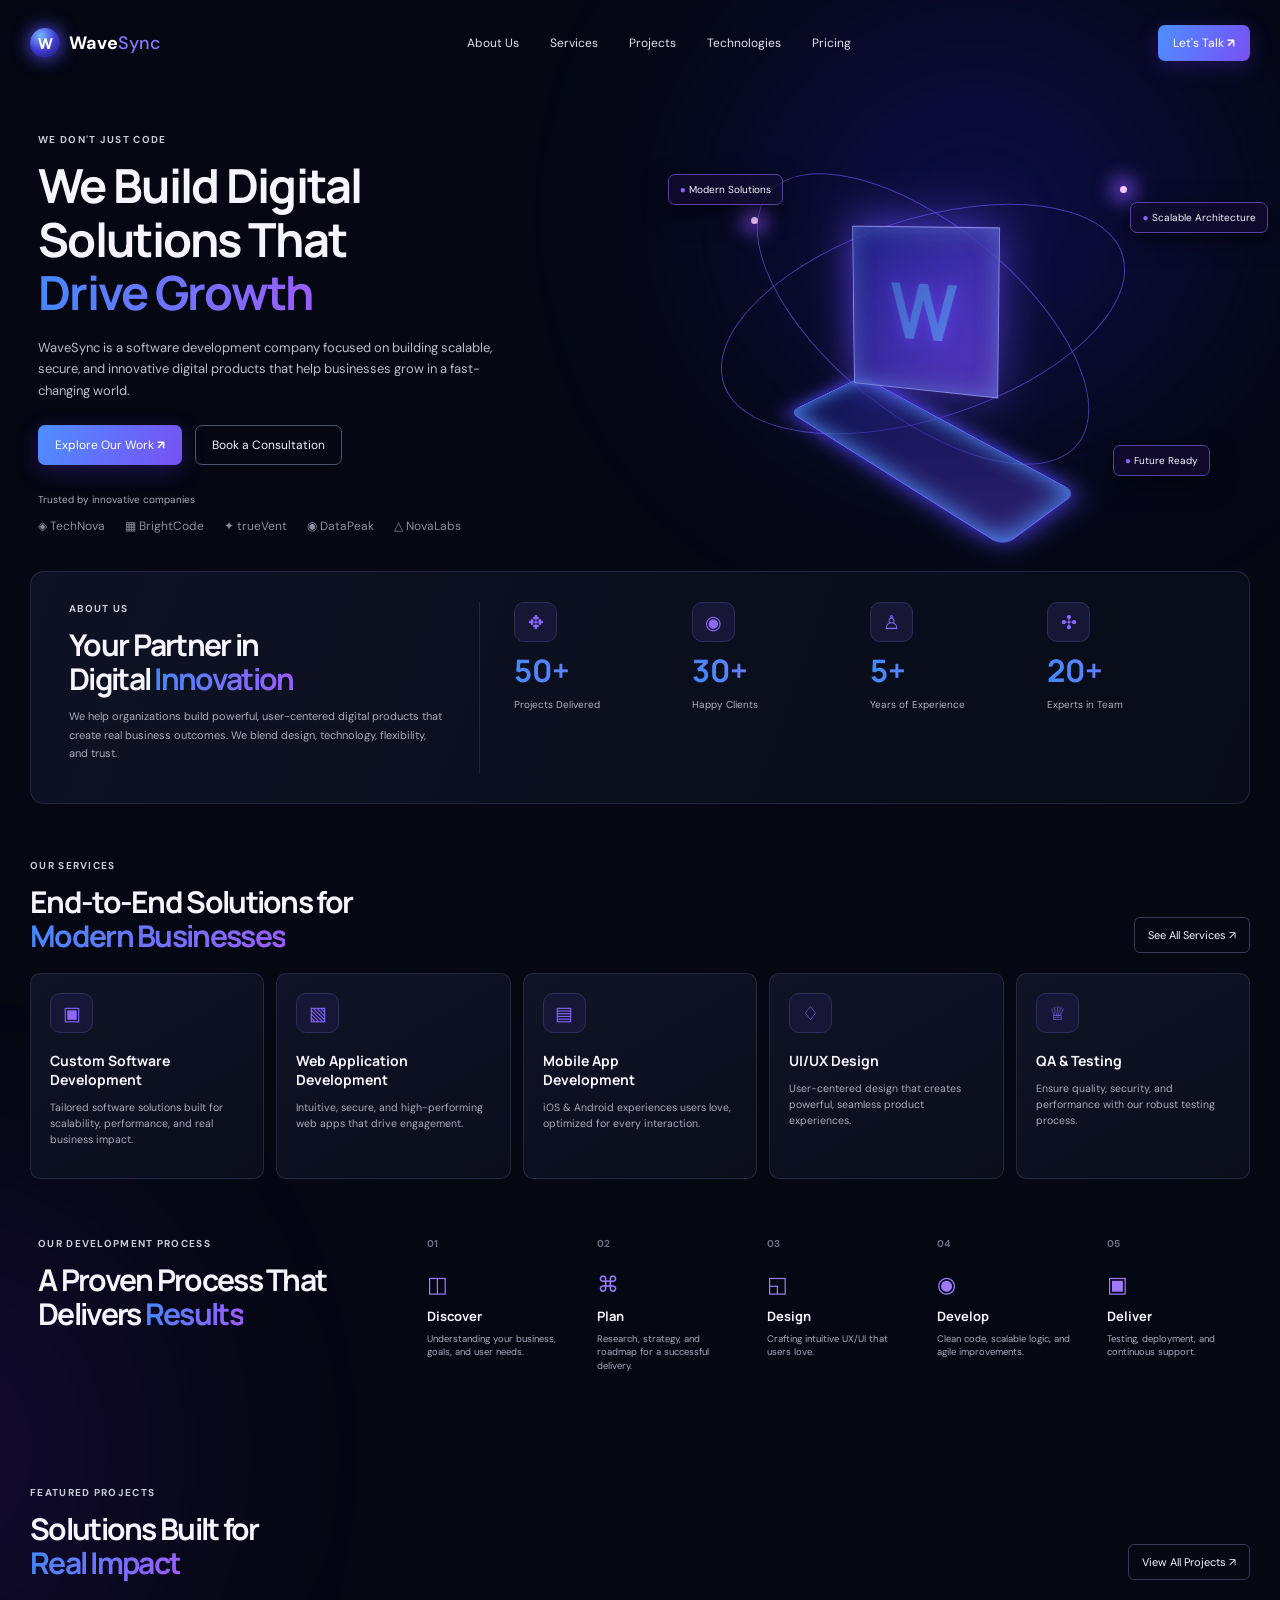
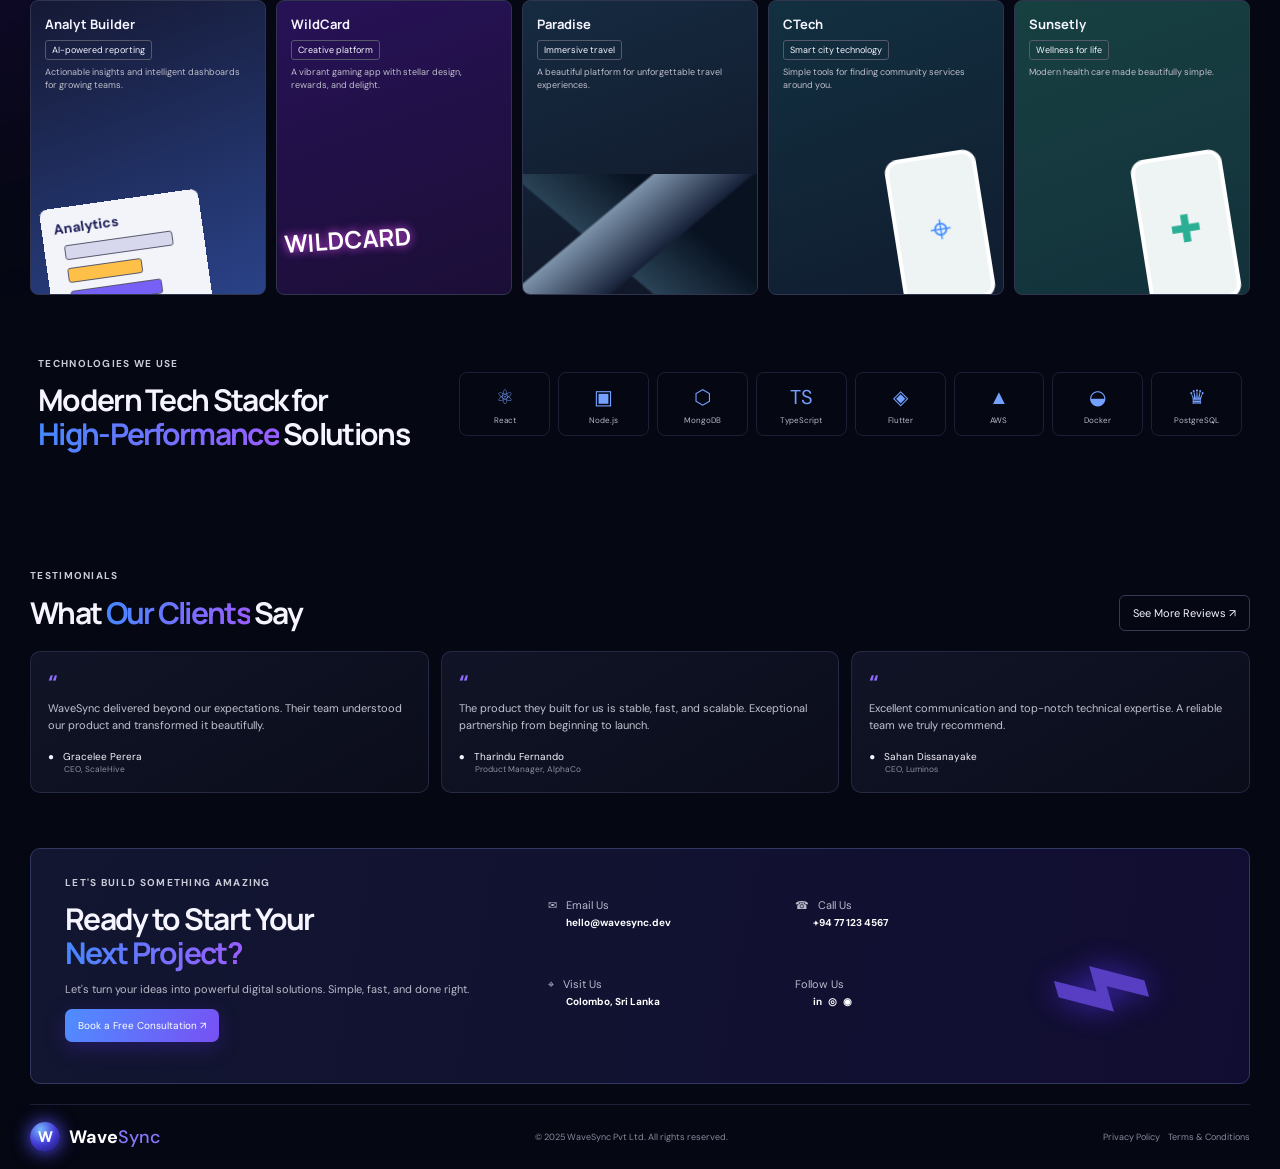
==== index.html @ c1e36a17 "Add files via upload" ====
<!doctype html>
<html lang="en">
  <head>
    <meta charset="UTF-8" />
    <meta name="viewport" content="width=device-width, initial-scale=1.0" />
    <title>WaveSync — Digital Product Studio</title>
    <link rel="preconnect" href="https://fonts.googleapis.com" />
    <link rel="preconnect" href="https://fonts.gstatic.com" crossorigin />
    <link href="https://fonts.googleapis.com/css2?family=DM+Sans:wght@400;500;600;700&family=Manrope:wght@500;600;700;800&display=swap" rel="stylesheet" />
    <link rel="stylesheet" href="styles.css" />
  </head>
  <body>
    <div class="page-glow glow-one"></div><div class="page-glow glow-two"></div>
    <header class="nav wrap">
      <a class="brand" href="#top"><span class="brand-mark">W</span><span>Wave<span>Sync</span></span></a>
      <nav><a href="#about">About Us</a><a href="#services">Services</a><a href="#projects">Projects</a><a href="#tech">Technologies</a><a href="#pricing">Pricing</a></nav>
      <a class="small-button" href="#contact">Let's Talk <b>↗</b></a>
      <button class="menu" aria-label="Open navigation">☰</button>
    </header>

    <main id="top">
      <section class="hero wrap">
        <div class="hero-copy">
          <p class="eyebrow">WE DON'T JUST CODE</p>
          <h1>We Build Digital<br>Solutions That<br><em>Drive Growth</em></h1>
          <p class="lead">WaveSync is a software development company focused on building scalable, secure, and innovative digital products that help businesses grow in a fast-changing world.</p>
          <div class="actions"><a class="primary-button" href="#projects">Explore Our Work <b>↗</b></a><a class="secondary-button" href="#contact">Book a Consultation</a></div>
          <p class="trusted">Trusted by innovative companies</p>
          <div class="logos"><span>◈ TechNova</span><span>▦ BrightCode</span><span>✦ trueVent</span><span>◉ DataPeak</span><span>△ NovaLabs</span></div>
        </div>
        <div class="hero-art" aria-label="Decorative 3D WaveSync cube">
          <i class="orbit orbit-a"></i><i class="orbit orbit-b"></i><i class="spark spark-a"></i><i class="spark spark-b"></i>
          <span class="tag tag-a">● Modern Solutions</span><span class="tag tag-b">● Scalable Architecture</span><span class="tag tag-c">● Future Ready</span>
          <div class="platform"></div><div class="cube"><div class="cube-face front">W</div><div class="cube-face back"></div><div class="cube-face right"></div><div class="cube-face top"></div></div>
        </div>
      </section>

      <section class="about-card wrap" id="about">
        <div class="about-copy"><p class="eyebrow">ABOUT US</p><h2>Your Partner in<br>Digital <em>Innovation</em></h2><p>We help organizations build powerful, user-centered digital products that create real business outcomes. We blend design, technology, flexibility, and trust.</p></div>
        <div class="metrics"><div><span class="metric-icon">✥</span><strong>50+</strong><small>Projects Delivered</small></div><div><span class="metric-icon">◉</span><strong>30+</strong><small>Happy Clients</small></div><div><span class="metric-icon">♙</span><strong>5+</strong><small>Years of Experience</small></div><div><span class="metric-icon">✣</span><strong>20+</strong><small>Experts in Team</small></div></div>
      </section>

      <section class="section wrap" id="services"><p class="eyebrow">OUR SERVICES</p><div class="section-title"><h2>End-to-End Solutions for<br><em>Modern Businesses</em></h2><a href="#contact">See All Services ↗</a></div><div class="services-grid">
        <article><i>▣</i><h3>Custom Software<br>Development</h3><p>Tailored software solutions built for scalability, performance, and real business impact.</p></article><article><i>▧</i><h3>Web Application<br>Development</h3><p>Intuitive, secure, and high-performing web apps that drive engagement.</p></article><article><i>▤</i><h3>Mobile App<br>Development</h3><p>iOS & Android experiences users love, optimized for every interaction.</p></article><article><i>♢</i><h3>UI/UX Design</h3><p>User-centered design that creates powerful, seamless product experiences.</p></article><article><i>♕</i><h3>QA & Testing</h3><p>Ensure quality, security, and performance with our robust testing process.</p></article>
      </div></section>

      <section class="process wrap"><div><p class="eyebrow">OUR DEVELOPMENT PROCESS</p><h2>A Proven Process That<br>Delivers <em>Results</em></h2></div><div class="steps"><div><b>01</b><i>◫</i><h4>Discover</h4><p>Understanding your business, goals, and user needs.</p></div><div><b>02</b><i>⌘</i><h4>Plan</h4><p>Research, strategy, and roadmap for a successful delivery.</p></div><div><b>03</b><i>◱</i><h4>Design</h4><p>Crafting intuitive UX/UI that users love.</p></div><div><b>04</b><i>◉</i><h4>Develop</h4><p>Clean code, scalable logic, and agile improvements.</p></div><div><b>05</b><i>▣</i><h4>Deliver</h4><p>Testing, deployment, and continuous support.</p></div></div></section>

      <section class="section wrap" id="projects"><p class="eyebrow">FEATURED PROJECTS</p><div class="section-title"><h2>Solutions Built for<br><em>Real Impact</em></h2><a href="#contact">View All Projects ↗</a></div><div class="projects-grid">
        <article class="project analytics"><div><h3>Analyt Builder</h3><span>AI-powered reporting</span><p>Actionable insights and intelligent dashboards for growing teams.</p></div><div class="screen chart"><b>Analytics</b><span></span><span></span><span></span></div></article>
        <article class="project wild"><div><h3>WildCard</h3><span>Creative platform</span><p>A vibrant gaming app with stellar design, rewards, and delight.</p></div><div class="wildcard-word">WILDCARD</div></article>
        <article class="project paradise"><div><h3>Paradise</h3><span>Immersive travel</span><p>A beautiful platform for unforgettable travel experiences.</p></div><div class="mountains"></div></article>
        <article class="project cte"><div><h3>CTech</h3><span>Smart city technology</span><p>Simple tools for finding community services around you.</p></div><div class="phone-map">⌖</div></article>
        <article class="project health"><div><h3>Sunsetly</h3><span>Wellness for life</span><p>Modern health care made beautifully simple.</p></div><div class="phone-health">✚</div></article>
      </div></section>

      <section class="tech wrap" id="tech"><div><p class="eyebrow">TECHNOLOGIES WE USE</p><h2>Modern Tech Stack for<br><em>High-Performance</em> Solutions</h2></div><div class="tech-list"><span>⚛<small>React</small></span><span>▣<small>Node.js</small></span><span>⬡<small>MongoDB</small></span><span>TS<small>TypeScript</small></span><span>◈<small>Flutter</small></span><span>▲<small>AWS</small></span><span>◒<small>Docker</small></span><span>♛<small>PostgreSQL</small></span></div></section>

      <section class="section wrap testimonials"><p class="eyebrow">TESTIMONIALS</p><div class="section-title"><h2>What <em>Our Clients</em> Say</h2><a href="#contact">See More Reviews ↗</a></div><div class="testimonials-grid"><article><b>“</b><p>WaveSync delivered beyond our expectations. Their team understood our product and transformed it beautifully.</p><span>● &nbsp; Gracelee Perera <small>CEO, ScaleHive</small></span></article><article><b>“</b><p>The product they built for us is stable, fast, and scalable. Exceptional partnership from beginning to launch.</p><span>● &nbsp; Tharindu Fernando <small>Product Manager, AlphaCo</small></span></article><article><b>“</b><p>Excellent communication and top-notch technical expertise. A reliable team we truly recommend.</p><span>● &nbsp; Sahan Dissanayake <small>CEO, Luminos</small></span></article></div></section>

      <section class="contact wrap" id="contact"><div><p class="eyebrow">LET'S BUILD SOMETHING AMAZING</p><h2>Ready to Start Your<br><em>Next Project?</em></h2><p>Let's turn your ideas into powerful digital solutions. Simple, fast, and done right.</p><a class="primary-button" href="mailto:hello@wavesync.dev">Book a Free Consultation ↗</a></div><div class="contact-info"><p>✉ &nbsp; Email Us<br><strong>hello@wavesync.dev</strong></p><p>☎ &nbsp; Call Us<br><strong>+94 77 123 4567</strong></p><p>⌖ &nbsp; Visit Us<br><strong>Colombo, Sri Lanka</strong></p><p>Follow Us<br><strong>in &nbsp; ◎ &nbsp; ◉</strong></p></div><div class="contact-wave">⌁</div></section>
    </main>
    <footer class="wrap"><a class="brand" href="#top"><span class="brand-mark">W</span><span>Wave<span>Sync</span></span></a><span>© 2025 WaveSync Pvt Ltd. All rights reserved.</span><span>Privacy Policy &nbsp;&nbsp; Terms & Conditions</span></footer>
  </body>
</html>
---- styles.css ----
:root{--bg:#050713;--panel:#0b0e20;--line:rgba(147,154,224,.17);--muted:#9ca0b4;--white:#f6f5ff;--purple:#765bff;--blue:#3f76ff}*{box-sizing:border-box}html{scroll-behavior:smooth}body{margin:0;background:var(--bg);color:var(--white);font-family:'DM Sans',sans-serif;font-size:14px;overflow-x:hidden}.wrap{max-width:1220px;margin:auto;width:calc(100% - 48px);position:relative}.page-glow{position:absolute;filter:blur(110px);pointer-events:none;border-radius:50%;opacity:.28}.glow-one{width:480px;height:430px;background:#1a20bb;top:0;right:5%}.glow-two{width:400px;height:500px;background:#361278;top:1200px;left:-250px}.nav{height:86px;display:flex;align-items:center;justify-content:space-between;z-index:5}.brand{display:flex;align-items:center;gap:9px;color:#fff;text-decoration:none;font-weight:700;font-size:18px}.brand>span:last-child span{color:#8877ff;font-weight:500}.brand-mark{display:grid;place-items:center;width:30px;height:30px;border-radius:50%;background:radial-gradient(circle at 35% 25%,#75b9ff,#443bd6 50%,#131356);box-shadow:0 0 18px #5a52fc;font-family:Manrope;font-size:15px;font-weight:800}.nav nav{display:flex;gap:31px}.nav nav a{font-size:12px;text-decoration:none;color:#e4e3f0}.small-button,.primary-button{background:linear-gradient(115deg,#4e8eff,#7850f4);color:white;text-decoration:none;border-radius:7px;padding:12px 17px;font-size:12px;box-shadow:0 6px 20px #4022aa66}.small-button{padding:10px 15px}.menu{display:none;background:none;border:0;color:white;font-size:22px}.hero{min-height:470px;padding:47px 8px 25px;display:grid;grid-template-columns:47% 53%;align-items:center}.eyebrow{font-size:10px;font-weight:700;letter-spacing:1.3px;margin:0 0 13px;color:#cacbd9}.hero h1,h2{font-family:Manrope,sans-serif;margin:0;letter-spacing:-1.7px;line-height:1.14;font-weight:700}.hero h1{font-size:47px}.hero em,h2 em{font-style:normal;background:linear-gradient(100deg,#4389ff,#9c5cff);color:transparent;background-clip:text}.lead{max-width:480px;line-height:1.65;color:#bbbccc;font-size:13px;margin:17px 0}.actions{display:flex;gap:13px;margin:24px 0}.secondary-button{border:1px solid #4d526d;border-radius:7px;padding:11px 16px;color:#f3f1ff;text-decoration:none;font-size:12px}.trusted{font-size:10px;color:#aaaabb;margin:28px 0 12px}.logos{display:flex;align-items:center;gap:20px;color:#8c8e9e;font-size:12px;white-space:nowrap}.hero-art{height:400px;position:relative;perspective:900px}.platform{position:absolute;width:300px;height:105px;left:50%;top:263px;transform:translateX(-50%) rotateX(62deg) rotateZ(45deg);border:1px solid #6c67ff;background:linear-gradient(135deg,#0c1662aa,#5035b888);box-shadow:0 0 28px #4f47ff, inset 0 0 30px #5295ff;border-radius:12px}.cube{position:absolute;width:165px;height:165px;left:50%;top:93px;transform:translateX(-50%) rotateX(-8deg) rotateY(-28deg);transform-style:preserve-3d;filter:drop-shadow(0 0 24px #6745ff)}.cube-face{position:absolute;width:165px;height:165px;border:1px solid #a2aeff99;background:linear-gradient(130deg,#191f7a99,#7d46f044);box-shadow:inset 0 0 26px #77a6ff55}.front{transform:translateZ(82px);display:grid;place-items:center;font:bold 78px Manrope;color:#5ba5ff;text-shadow:0 0 15px #6f4dff}.back{transform:translateZ(-82px)}.right{transform:rotateY(90deg) translateZ(82px)}.top{transform:rotateX(90deg) translateZ(82px)}.orbit{position:absolute;width:420px;height:200px;border:1px solid #765bff99;border-radius:50%;left:50%;top:85px;transform:translateX(-50%) rotate(-18deg)}.orbit-b{transform:translateX(-50%) rotate(39deg) scale(.95)}.spark{position:absolute;width:7px;height:7px;background:#f7c7ff;border-radius:50%;box-shadow:0 0 20px 7px #8650ff}.spark-a{top:83px;left:23%}.spark-b{top:52px;right:18%}.tag{position:absolute;padding:8px 11px;background:#120c30cc;border:1px solid #57439d;border-radius:7px;font-size:10px;box-shadow:0 8px 25px #0008}.tag-a{top:40px;left:10%}.tag-b{top:68px;right:-4%}.tag-c{bottom:58px;right:5%}.tag::first-letter{color:#8b64ff}.about-card{background:linear-gradient(110deg,#101426dd,#0a0d1acc);border:1px solid var(--line);border-radius:14px;padding:30px 38px;display:grid;grid-template-columns:36% 64%;margin-top:12px}.about-copy{padding-right:35px;border-right:1px solid var(--line)}h2{font-size:30px}.about-copy p:last-child{color:#a8aabc;font-size:11px;line-height:1.65}.metrics{display:grid;grid-template-columns:repeat(4,1fr);padding-left:34px;gap:14px}.metrics div{display:flex;flex-direction:column;gap:7px}.metric-icon,.services-grid i{font-style:normal;color:#8a69ff;background:#181637;border:1px solid #2e2c59;width:43px;height:40px;display:grid;place-items:center;border-radius:10px;font-size:19px}.metrics strong{font:700 31px Manrope;background:linear-gradient(90deg,#4389ff,#a16bff);background-clip:text;color:transparent}.metrics small{font-size:10px;color:#b2b1be}.section{padding-top:55px}.section-title{display:flex;justify-content:space-between;align-items:end;margin-bottom:20px}.section-title a{color:#f6f5ff;border:1px solid #383a55;text-decoration:none;padding:10px 13px;border-radius:6px;font-size:11px}.services-grid{display:grid;grid-template-columns:repeat(5,1fr);gap:12px}.services-grid article,.testimonials-grid article{background:linear-gradient(150deg,#101426,#0b0d1b);border:1px solid var(--line);border-radius:10px;padding:19px;min-height:190px}.services-grid h3{font:700 14px Manrope;margin:18px 0 10px}.services-grid p{font-size:10.5px;line-height:1.55;color:#aaaabd}.process{padding:58px 8px;display:grid;grid-template-columns:30% 70%;gap:18px}.steps{display:grid;grid-template-columns:repeat(5,1fr);gap:7px}.steps div{position:relative;padding:33px 10px 0}.steps b{position:absolute;top:0;left:10px;color:#706d85;font-size:10px}.steps i{font-style:normal;color:#9d7aff;font-size:22px}.steps h4{margin:8px 0;font:700 13px Manrope}.steps p{font-size:9.5px;color:#aaaabd;line-height:1.4;margin:0}.projects-grid{display:grid;grid-template-columns:repeat(5,1fr);gap:10px}.project{height:295px;border:1px solid #30344e;border-radius:8px;padding:14px;overflow:hidden;position:relative;background:#121528}.project h3{font:700 13px Manrope;margin:0 0 6px}.project span{font-size:9px;border:1px solid #56586b;padding:3px 6px;border-radius:3px}.project p{font-size:9px;line-height:1.4;color:#c0bfcc}.analytics{background:linear-gradient(160deg,#151934,#2a4288)}.wild{background:linear-gradient(160deg,#271257,#1b0e36)}.paradise{background:linear-gradient(160deg,#162b41,#101525)}.cte{background:linear-gradient(160deg,#123040,#101c2f)}.health{background:linear-gradient(160deg,#174041,#13313b)}.screen{position:absolute;bottom:-20px;left:15px;width:160px;height:115px;border-radius:8px;background:#f3f3fa;color:#1f2259;padding:12px;transform:rotate(-8deg)}.chart span{height:15px;width:80%;background:#d7d8ee;display:block;margin:8px}.chart span:nth-child(3){width:55%;background:#ffc04a}.chart span:nth-child(4){width:68%;background:#7660f6}.wildcard-word{position:absolute;bottom:38px;left:7px;font:bold 24px Manrope;color:#fff;text-shadow:0 0 10px #ed53ff;transform:rotate(-4deg)}.mountains{position:absolute;bottom:0;left:-5%;width:110%;height:120px;background:linear-gradient(140deg,transparent 35%,#7b91a8 36%,#172239 60%,transparent 61%),linear-gradient(40deg,transparent 35%,#294255 36%,#081221 65%)}.phone-map,.phone-health{position:absolute;bottom:-10px;right:17px;width:92px;height:150px;border:4px solid #fff;border-radius:14px;background:#eef4f4;display:grid;place-items:center;font-size:38px;color:#4b91ff;transform:rotate(-9deg)}.phone-health{color:#2aaf94}.tech{padding:62px 8px;display:grid;grid-template-columns:35% 65%;align-items:center}.tech-list{display:grid;grid-template-columns:repeat(8,1fr);gap:8px}.tech-list span{height:64px;border:1px solid var(--line);border-radius:8px;display:flex;flex-direction:column;justify-content:center;align-items:center;color:#74a0ff;font-size:20px}.tech-list small{font-size:8px;color:#b6b8c8;margin-top:5px}.testimonials-grid{display:grid;grid-template-columns:repeat(3,1fr);gap:12px}.testimonials-grid article{min-height:130px;padding:17px}.testimonials-grid b{color:#916dff;font-size:21px}.testimonials-grid p{font-size:11px;line-height:1.55;color:#c2c3d0;margin:3px 0 12px}.testimonials-grid span{font-size:10px}.testimonials-grid small{display:block;margin-left:16px;color:#8f91a3}.contact{margin-top:55px;margin-bottom:20px;min-height:235px;padding:27px 34px;overflow:hidden;border:1px solid #323860;border-radius:10px;background:linear-gradient(100deg,#121630,#110d32);display:grid;grid-template-columns:42% 43% 15%}.contact h2{font-size:30px}.contact>div>p:not(.eyebrow){font-size:11px;line-height:1.55;color:#b9baca}.contact .primary-button{display:inline-block;padding:10px 13px;font-size:10px}.contact-info{display:grid;grid-template-columns:repeat(2,1fr);padding-top:21px}.contact-info p{margin:0}.contact-info strong{font-size:10px;color:#fff;margin-left:18px}.contact-wave{font:180px/1 Manrope;color:#7653ff;opacity:.7;transform:rotate(-16deg);text-shadow:0 0 30px #5733fd;align-self:center}footer{border-top:1px solid var(--line);height:65px;display:flex;align-items:center;justify-content:space-between;color:#888a9c;font-size:9px}
@media(max-width:900px){.nav nav{display:none}.menu{display:block}.hero{grid-template-columns:1fr;padding-top:25px}.hero-art{height:330px;max-width:600px;width:100%;margin:auto}.about-card{grid-template-columns:1fr}.about-copy{border:0;padding:0}.metrics{padding:20px 0 0}.services-grid{grid-template-columns:repeat(3,1fr)}.process{grid-template-columns:1fr}.projects-grid{grid-template-columns:repeat(3,1fr)}.tech{grid-template-columns:1fr;gap:22px}.tech-list{grid-template-columns:repeat(4,1fr)}.contact{grid-template-columns:1fr 1fr}.contact-wave{display:none}}
@media(max-width:560px){.wrap{width:calc(100% - 30px)}.nav{height:68px}.small-button{display:none}.hero h1{font-size:37px}.logos{gap:11px;overflow:hidden}.about-card{padding:25px 20px}.metrics{grid-template-columns:repeat(2,1fr)}.services-grid,.projects-grid,.testimonials-grid{grid-template-columns:1fr}.services-grid article{min-height:150px}.process{padding:45px 0}.steps{grid-template-columns:1fr 1fr}.section-title{align-items:start;gap:15px}.section-title h2{font-size:25px}.section-title a{white-space:nowrap}.tech-list{grid-template-columns:repeat(4,1fr)}.contact{grid-template-columns:1fr;padding:25px}.contact-info{gap:10px;padding-top:20px}footer{height:auto;padding:20px 0;gap:12px;flex-wrap:wrap}.hero-art{transform:scale(.8);margin:-30px 0}.tag-b{right:-8%}}
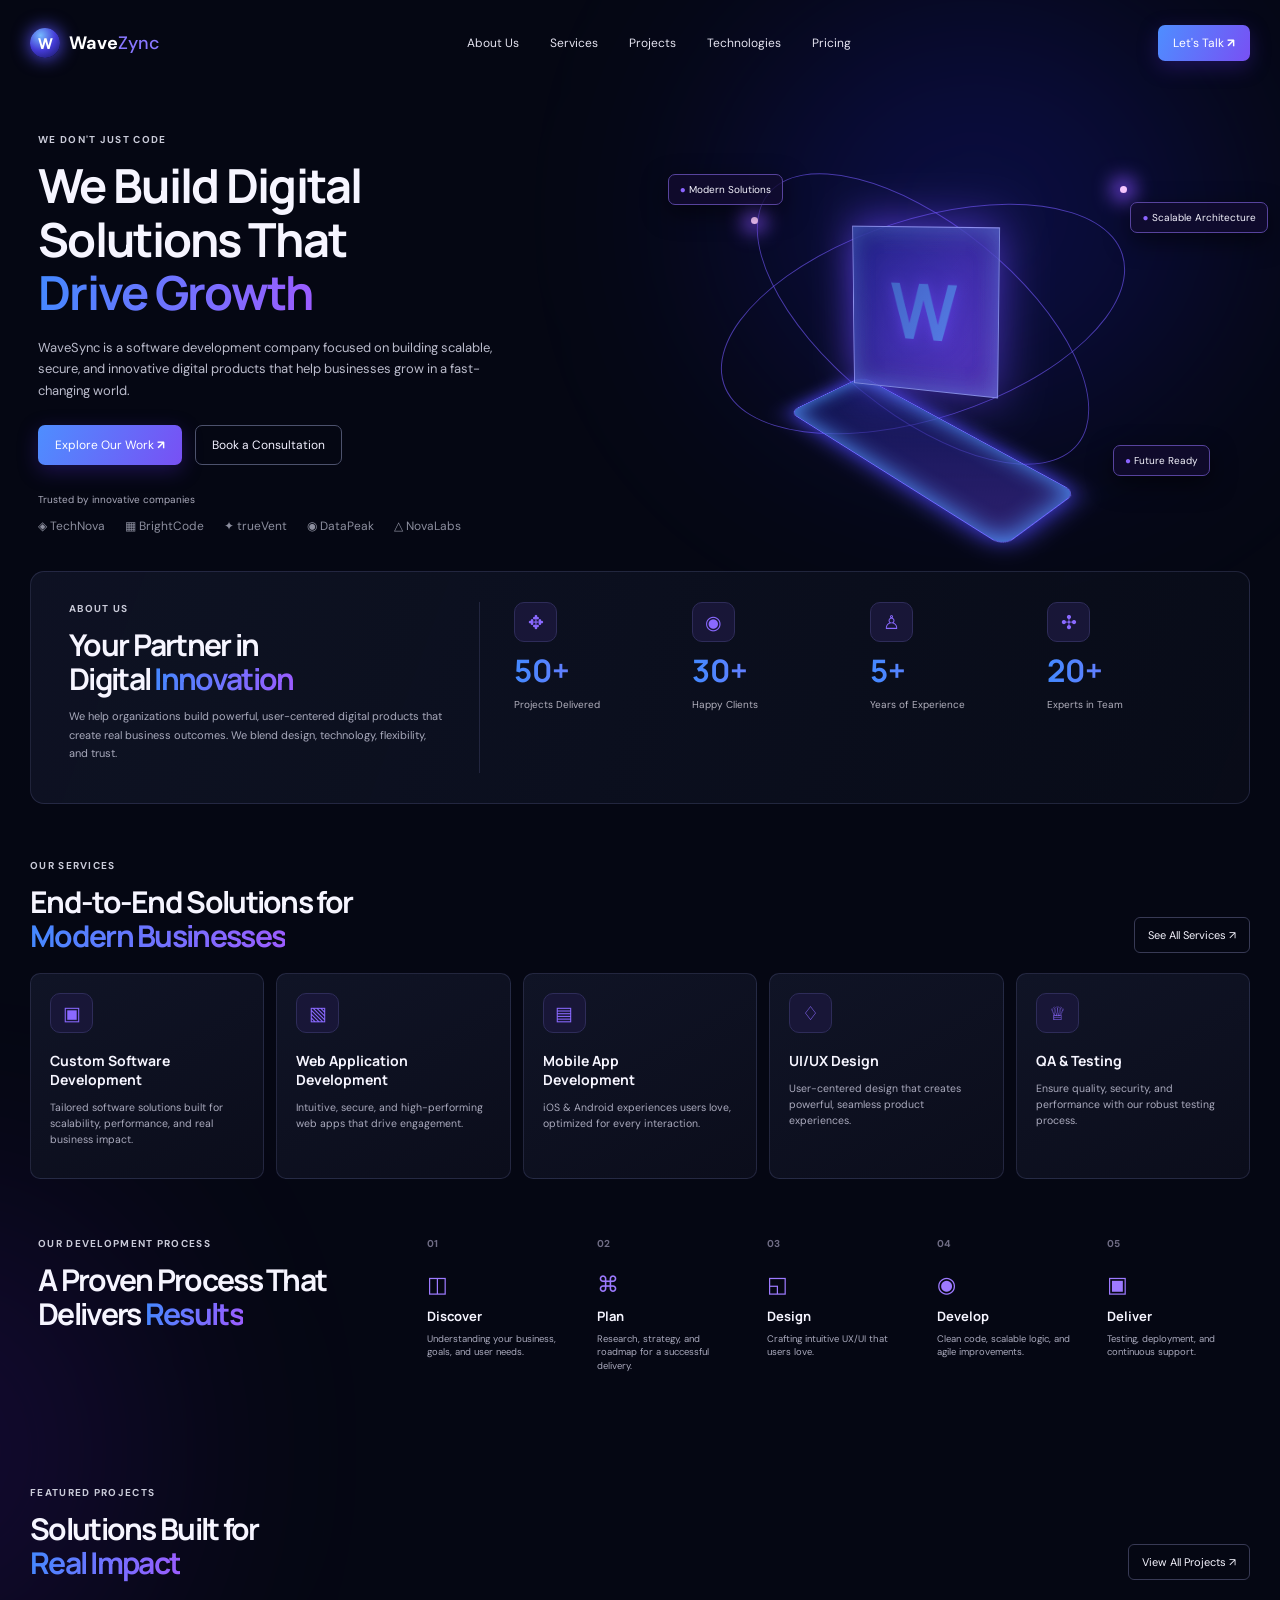
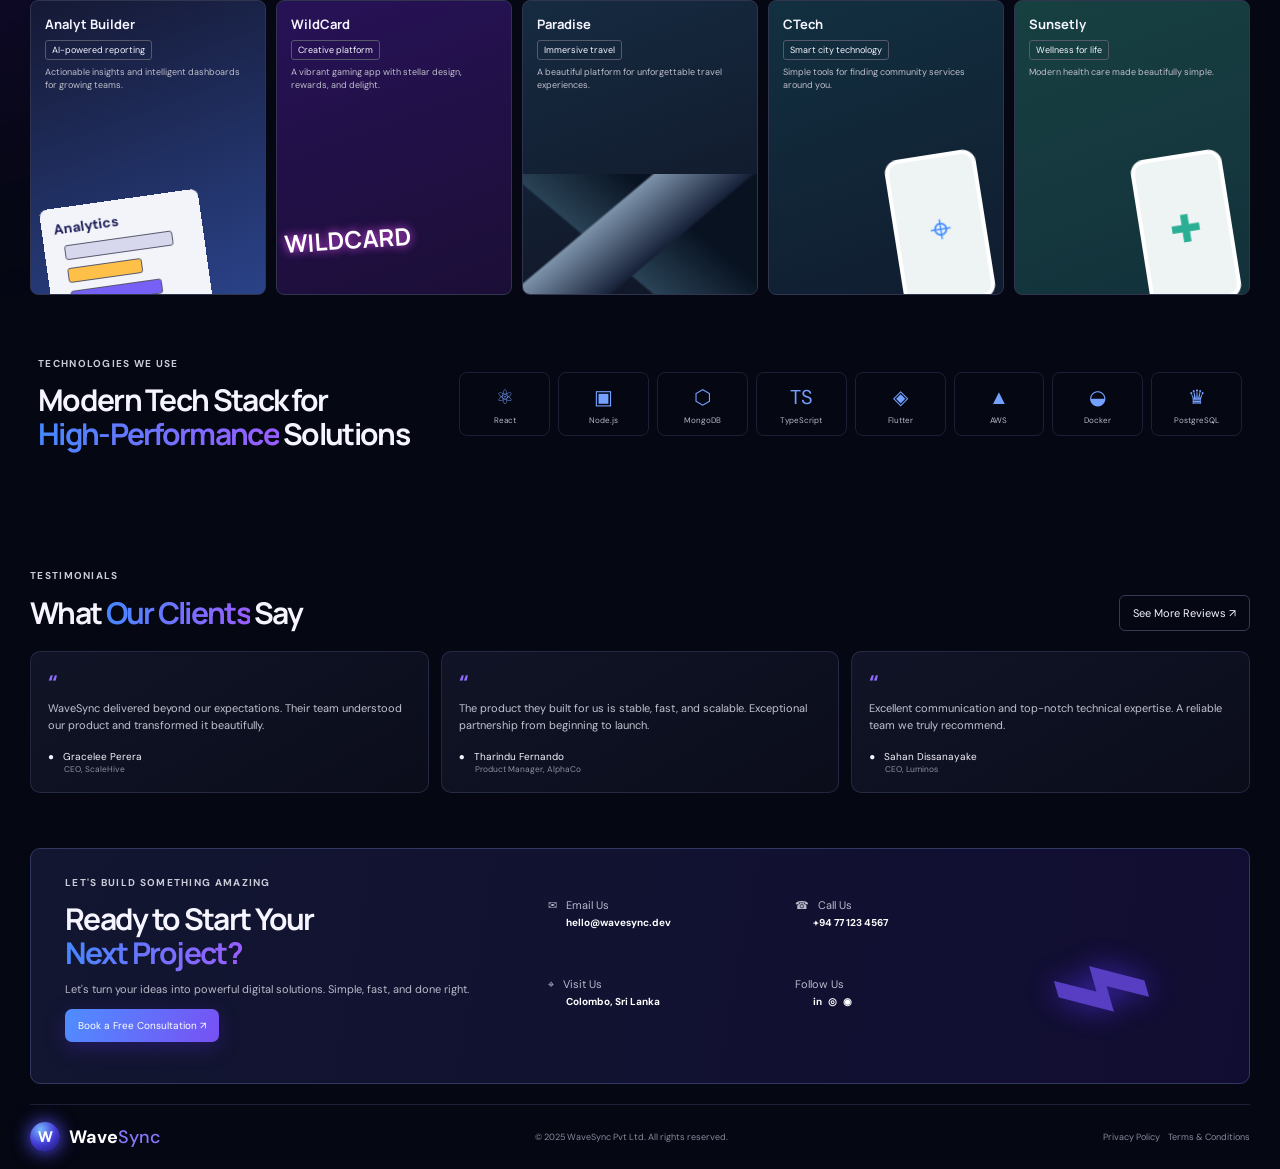
==== commit d941cb8c: "Update index.html" ====
--- a/index.html
+++ b/index.html
@@ -12,7 +12,7 @@
   <body>
     <div class="page-glow glow-one"></div><div class="page-glow glow-two"></div>
     <header class="nav wrap">
-      <a class="brand" href="#top"><span class="brand-mark">W</span><span>Wave<span>Sync</span></span></a>
+      <a class="brand" href="#top"><span class="brand-mark">W</span><span>Wave<span>Zync</span></span></a>
       <nav><a href="#about">About Us</a><a href="#services">Services</a><a href="#projects">Projects</a><a href="#tech">Technologies</a><a href="#pricing">Pricing</a></nav>
       <a class="small-button" href="#contact">Let's Talk <b>↗</b></a>
       <button class="menu" aria-label="Open navigation">☰</button>
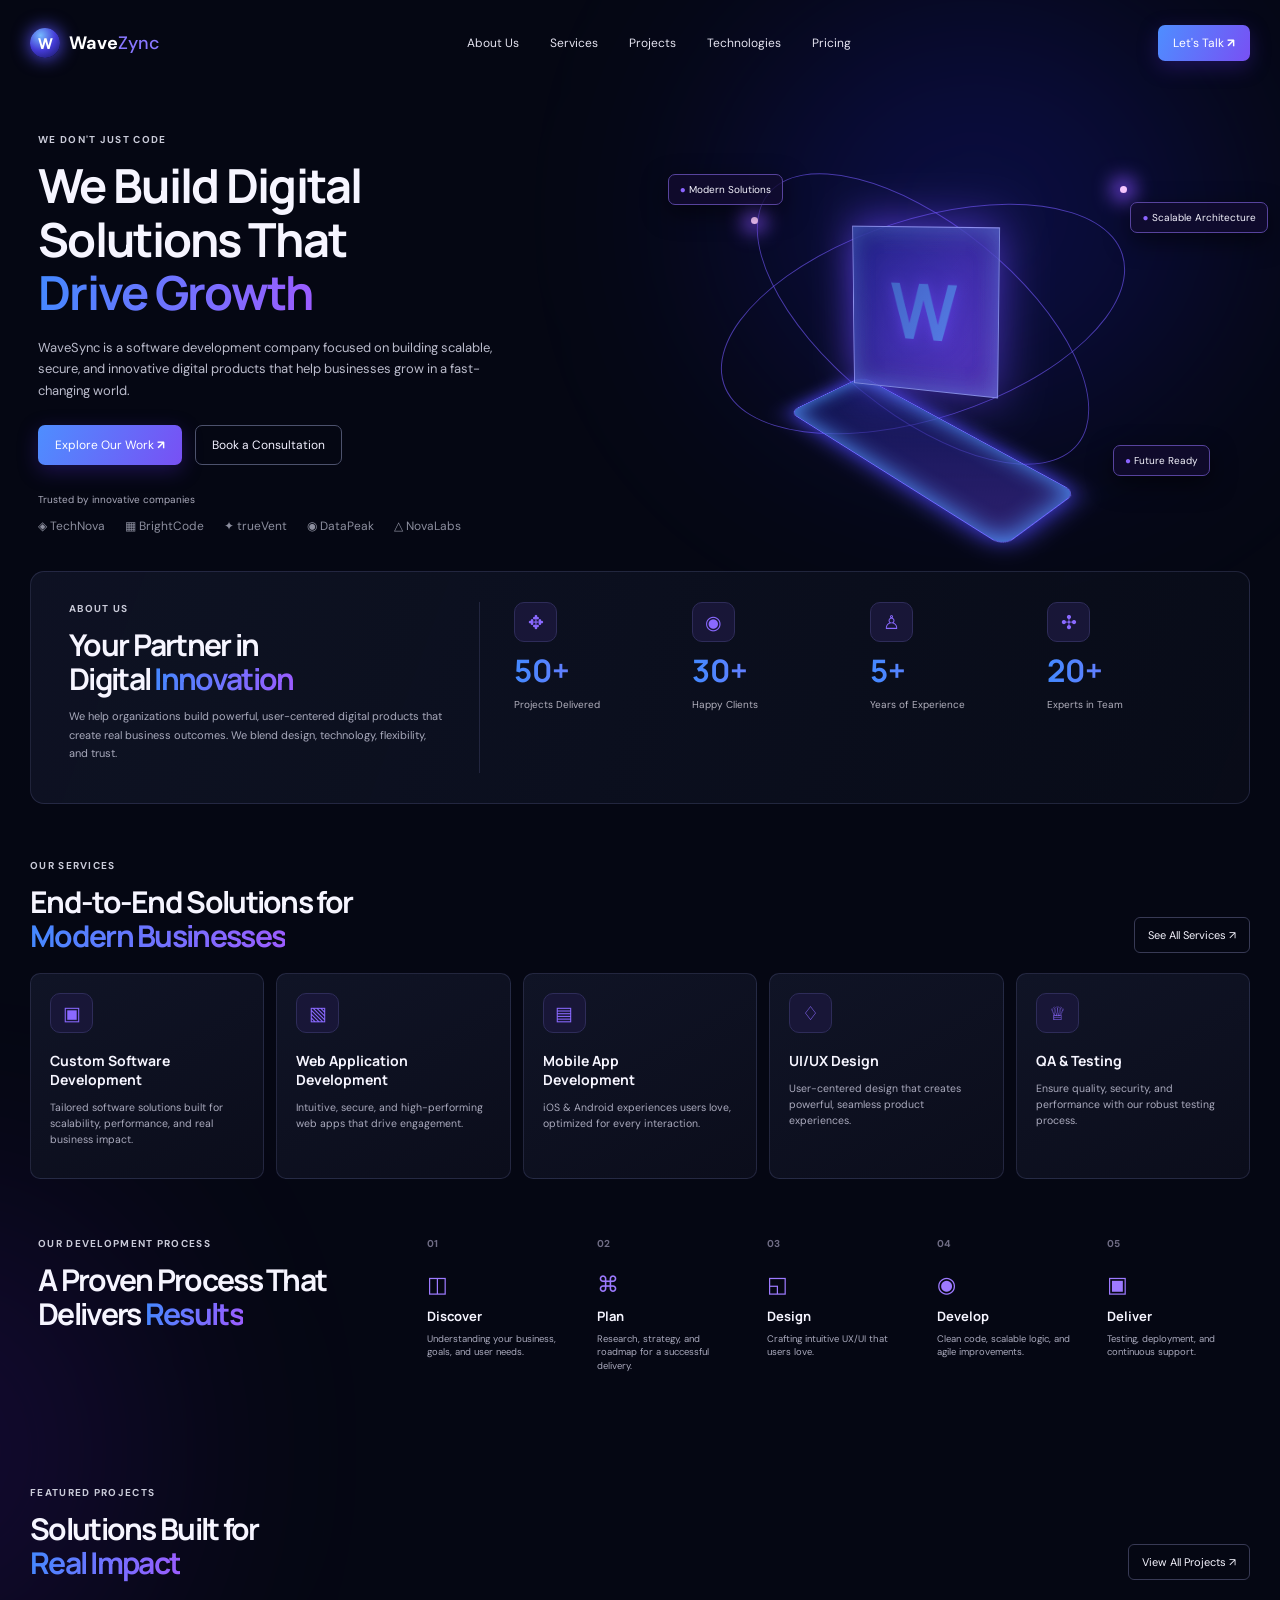
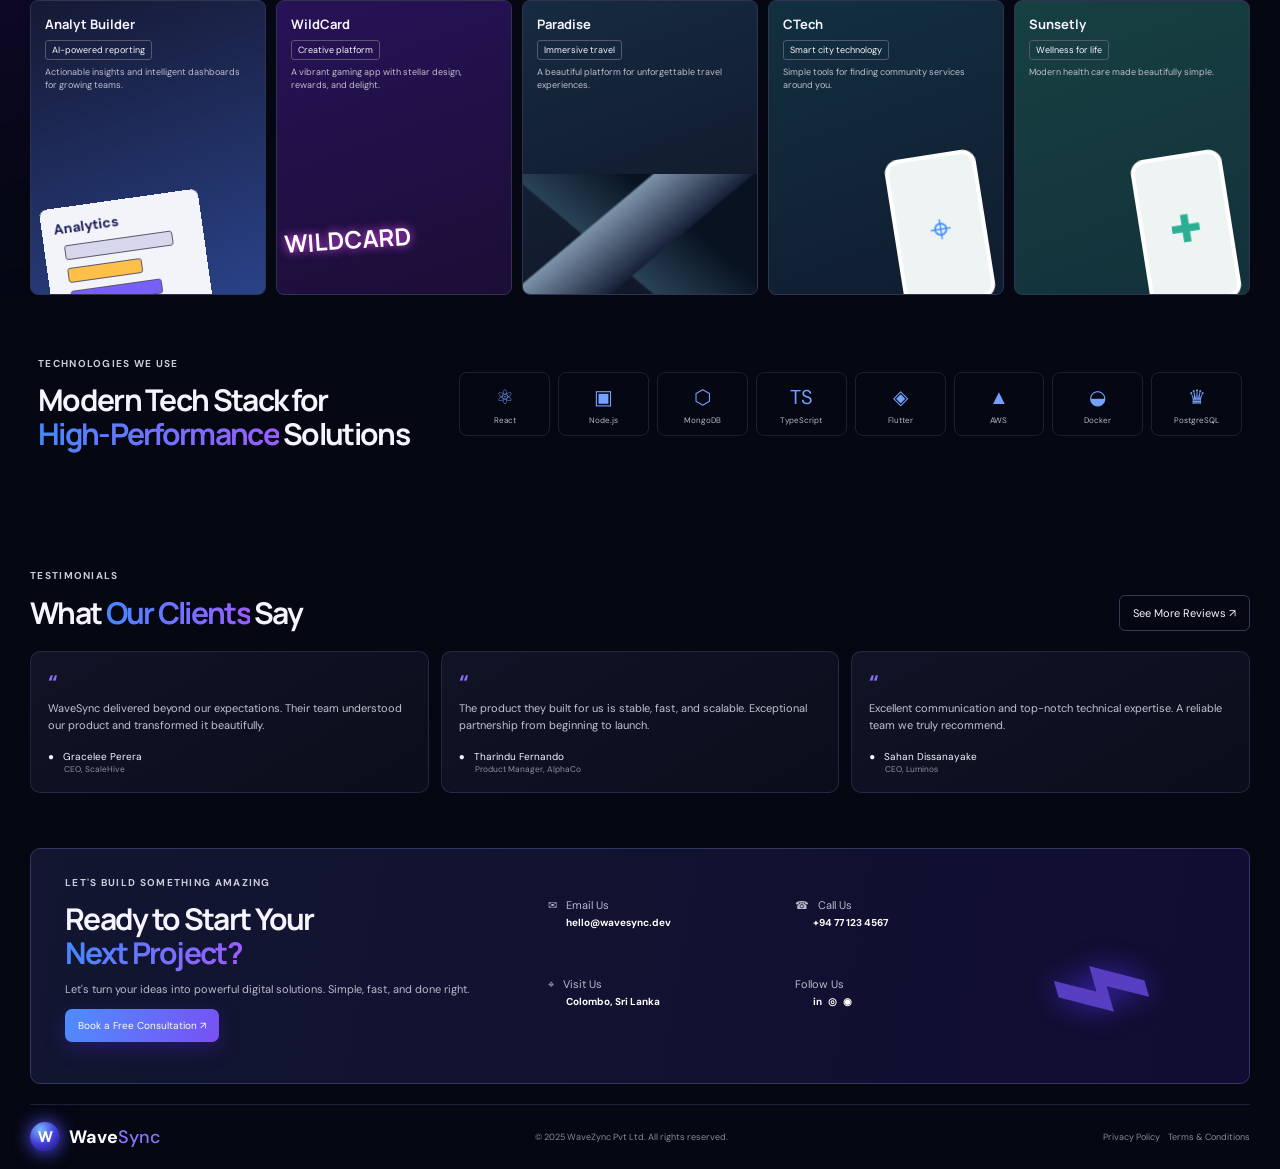
==== commit e930edc2: "Update index.html" ====
--- a/index.html
+++ b/index.html
@@ -3,7 +3,7 @@
   <head>
     <meta charset="UTF-8" />
     <meta name="viewport" content="width=device-width, initial-scale=1.0" />
-    <title>WaveSync — Digital Product Studio</title>
+    <title>WaveZync — Digital Product Studio</title>
     <link rel="preconnect" href="https://fonts.googleapis.com" />
     <link rel="preconnect" href="https://fonts.gstatic.com" crossorigin />
     <link href="https://fonts.googleapis.com/css2?family=DM+Sans:wght@400;500;600;700&family=Manrope:wght@500;600;700;800&display=swap" rel="stylesheet" />
@@ -60,6 +60,6 @@
 
       <section class="contact wrap" id="contact"><div><p class="eyebrow">LET'S BUILD SOMETHING AMAZING</p><h2>Ready to Start Your<br><em>Next Project?</em></h2><p>Let's turn your ideas into powerful digital solutions. Simple, fast, and done right.</p><a class="primary-button" href="mailto:hello@wavesync.dev">Book a Free Consultation ↗</a></div><div class="contact-info"><p>✉ &nbsp; Email Us<br><strong>hello@wavesync.dev</strong></p><p>☎ &nbsp; Call Us<br><strong>+94 77 123 4567</strong></p><p>⌖ &nbsp; Visit Us<br><strong>Colombo, Sri Lanka</strong></p><p>Follow Us<br><strong>in &nbsp; ◎ &nbsp; ◉</strong></p></div><div class="contact-wave">⌁</div></section>
     </main>
-    <footer class="wrap"><a class="brand" href="#top"><span class="brand-mark">W</span><span>Wave<span>Sync</span></span></a><span>© 2025 WaveSync Pvt Ltd. All rights reserved.</span><span>Privacy Policy &nbsp;&nbsp; Terms & Conditions</span></footer>
+    <footer class="wrap"><a class="brand" href="#top"><span class="brand-mark">W</span><span>Wave<span>Sync</span></span></a><span>© 2025 WaveZync Pvt Ltd. All rights reserved.</span><span>Privacy Policy &nbsp;&nbsp; Terms & Conditions</span></footer>
   </body>
 </html>
